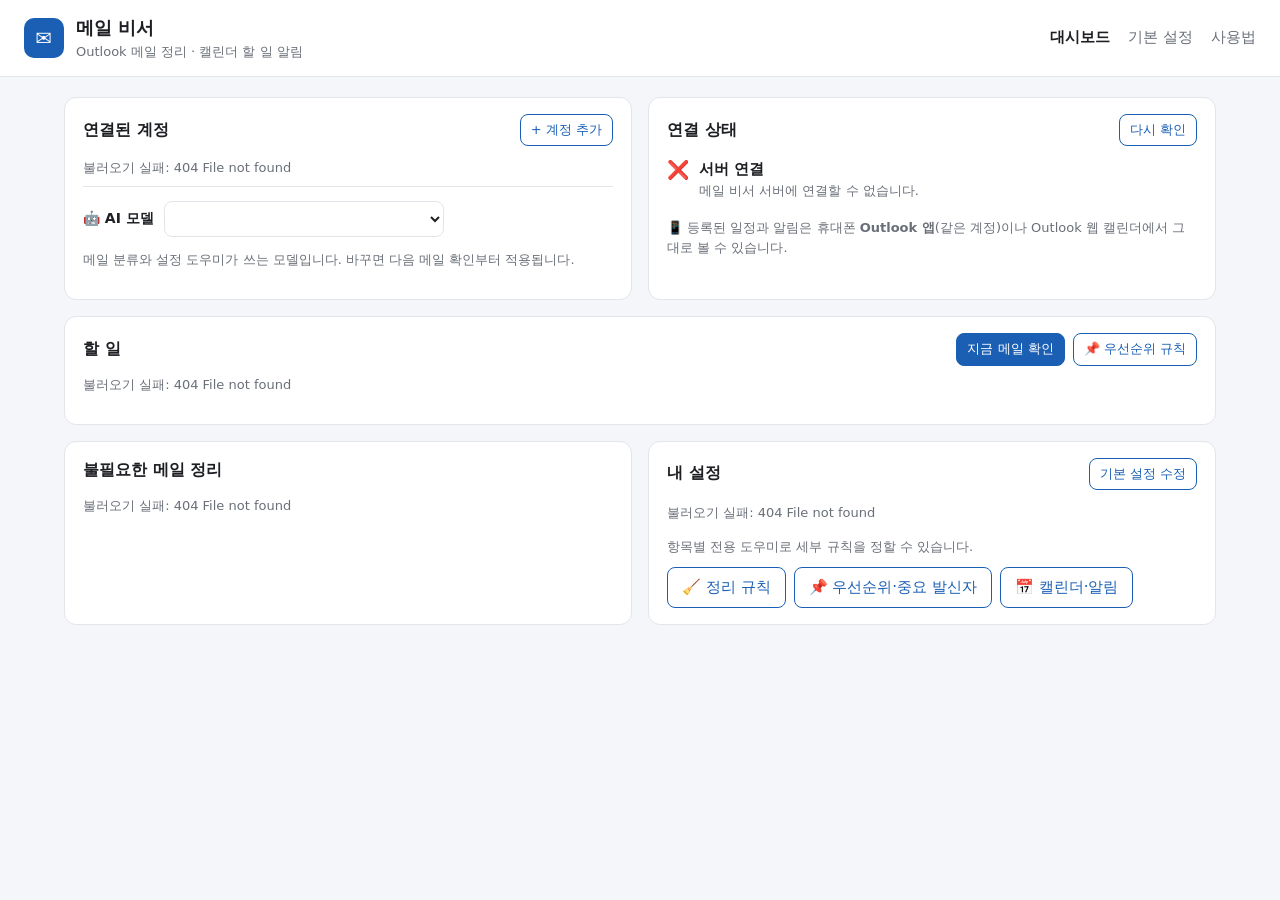
==== web/index.html @ 65931b6d "KMU Mail Agent: Outlook mail triage → Outlook calendar to-do alarms Reads Office 365 mail with Micro" ====
<!doctype html>
<html lang="ko">
<head>
  <meta charset="utf-8">
  <meta name="viewport" content="width=device-width, initial-scale=1">
  <title>메일 비서</title>
  <link rel="stylesheet" href="/web/app.css">
</head>
<body>
  <header class="top">
    <div class="brand">
      <span class="logo" aria-hidden="true">✉</span>
      <div>
        <h1>메일 비서</h1>
        <p class="sub">Outlook 메일 정리 · 캘린더 할 일 알림</p>
      </div>
    </div>
    <nav class="top-nav">
      <a href="/" class="active">대시보드</a>
      <a href="/setup?step=2">기본 설정</a>
      <a href="/guide">사용법</a>
    </nav>
  </header>

  <main class="dash">
    <section id="onboarding" class="banner" hidden>
      <h2>처음 오셨나요? 설정 마법사로 3단계만 하면 됩니다</h2>
      <ol class="steps">
        <li><strong>① 계정 연결</strong><span>학교 Office 365 주소를 입력하고 연결합니다.</span></li>
        <li><strong>② 기본 설정</strong><span>알림 시각, 불필요한 메일 처리, 점검 알림을 고릅니다.</span></li>
        <li><strong>③ 저장하고 실행</strong><span>바로 메일을 읽어 캘린더에 오늘 할 일을 만듭니다.</span></li>
      </ol>
      <a class="button primary-big" href="/setup">설정 마법사 시작 →</a>
    </section>

    <!-- 1행: 계정 + 상태 (먼저 확인) -->
    <div class="grid">
      <section class="card" id="card-accounts">
        <div class="card-head">
          <h2>연결된 계정</h2>
          <a class="button secondary small" href="/setup">+ 계정 추가</a>
        </div>
        <ul id="account-list" class="list"></ul>
        <label class="model-row">🤖 AI 모델
          <select id="model-select"></select>
        </label>
        <p class="muted">메일 분류와 설정 도우미가 쓰는 모델입니다. 바꾸면 다음 메일 확인부터 적용됩니다.</p>
      </section>

      <section class="card" id="card-status">
        <div class="card-head">
          <h2>연결 상태 <span id="health-badge" class="pill"></span></h2>
          <button id="recheck" class="secondary small">다시 확인</button>
        </div>
        <ul id="health-list" class="health"><li class="muted">확인하는 중…</li></ul>
        <p class="muted mobile-hint">📱 등록된 일정과 알림은 휴대폰 <strong>Outlook 앱</strong>(같은 계정)이나 Outlook 웹 캘린더에서 그대로 볼 수 있습니다.</p>
      </section>
    </div>

    <!-- 2행: 할 일 (항목만, 펼치면 상세) -->
    <section class="card" id="card-todo">
      <div class="card-head">
        <h2>할 일 <span class="muted" id="todo-count"></span></h2>
        <div class="row tight">
          <button id="run-now" class="small">지금 메일 확인</button>
          <button class="secondary small" data-agent="priority">📌 우선순위 규칙</button>
        </div>
      </div>
      <p class="muted" id="last-check"></p>
      <details id="run-details" hidden>
        <summary>마지막 실행 결과 보기</summary>
        <pre id="run-result" class="digest"></pre>
      </details>
      <div id="todo-list" class="muted">불러오는 중…</div>
    </section>

    <!-- 3행: 정리 제안 + 내 설정 -->
    <div class="grid">
      <section class="card" id="card-actions">
        <h2>불필요한 메일 정리 <span id="badge" class="badge" hidden>0</span></h2>
        <div id="actions-list"></div>
      </section>

      <section class="card" id="card-prefs">
        <div class="card-head">
          <h2>내 설정</h2>
          <a class="button secondary small" href="/setup?step=2">기본 설정 수정</a>
        </div>
        <div id="prefs-body" class="muted">불러오는 중…</div>
        <p class="muted agent-hint">항목별 전용 도우미로 세부 규칙을 정할 수 있습니다.</p>
        <div class="row">
          <button class="secondary" data-agent="cleanup">🧹 정리 규칙</button>
          <button class="secondary" data-agent="priority">📌 우선순위·중요 발신자</button>
          <button class="secondary" data-agent="calendar">📅 캘린더·알림</button>
        </div>
      </section>
    </div>
  </main>
  <script src="/web/common.js"></script>
  <script src="/web/dashboard.js"></script>
</body>
</html>
---- web/app.css ----
:root {
  --bg: #f4f6f9; --surface: #ffffff; --fg: #1d1f23; --muted: #6a6f78; --line: #e2e5ea;
  --accent: #1a5fb4; --accent-fg: #ffffff; --accent-soft: #e8f0fb;
  --danger: #c0392b; --ok: #2e7d32; --warn: #b26a00;
  --p-urgent: #c62828; --p-today: #e65100; --p-week: #a07000; --p-month: #2e7d32; --p-later: #1565c0;
  --bubble-user: #1a5fb4; --bubble-user-fg: #fff; --bubble-bot: #ffffff;
  --radius: 12px;
}
@media (prefers-color-scheme: dark) {
  :root:not([data-theme="light"]) {
    --bg: #14161a; --surface: #1e2125; --fg: #e8eaed; --muted: #9aa0a6; --line: #30343a;
    --accent: #7cb2ff; --accent-fg: #0b1626; --accent-soft: #1f2a3a;
    --p-urgent: #ff7b72; --p-today: #ffa657; --p-week: #e3b341; --p-month: #7ee787; --p-later: #79c0ff;
    --bubble-user: #2b4d7d; --bubble-bot: #1e2125;
  }
}
:root[data-theme="dark"] {
  --bg: #14161a; --surface: #1e2125; --fg: #e8eaed; --muted: #9aa0a6; --line: #30343a;
  --accent: #7cb2ff; --accent-fg: #0b1626; --accent-soft: #1f2a3a;
  --p-urgent: #ff7b72; --p-today: #ffa657; --p-week: #e3b341; --p-month: #7ee787; --p-later: #79c0ff;
  --bubble-user: #2b4d7d; --bubble-bot: #1e2125;
}
* { box-sizing: border-box; }
[hidden] { display: none !important; }
html, body { min-height: 100%; }
body { margin: 0; background: var(--bg); color: var(--fg);
       font: 15px/1.55 "Pretendard", "Malgun Gothic", "Apple SD Gothic Neo", system-ui, sans-serif; }
a { color: var(--accent); }
button { font: inherit; cursor: pointer; border-radius: 8px; border: 1px solid var(--accent);
         background: var(--accent); color: var(--accent-fg); padding: 8px 14px; }
button.secondary { background: transparent; color: var(--accent); }
button.link { background: none; border: 0; color: var(--muted); padding: 4px 6px; text-decoration: underline; }
button.primary-big { padding: 10px 18px; font-weight: 600; border-radius: 10px; }
button:disabled { opacity: .5; cursor: default; }
select, textarea, input { font: inherit; color: var(--fg); background: var(--surface);
                          border: 1px solid var(--line); border-radius: 8px; padding: 8px 10px; }
.muted { color: var(--muted); font-size: 13px; }
.ok { color: var(--ok); font-weight: 600; } .warn { color: var(--warn); font-weight: 600; }
.nowrap { white-space: nowrap; }

/* header */
.top { display: flex; justify-content: space-between; align-items: center; gap: 12px; flex-wrap: wrap;
       padding: 14px 24px; background: var(--surface); border-bottom: 1px solid var(--line); }
.top.compact { padding: 10px 16px; }
.brand { display: flex; align-items: center; gap: 12px; }
.logo { width: 40px; height: 40px; border-radius: 10px; background: var(--accent); color: var(--accent-fg);
        display: grid; place-items: center; font-size: 20px; flex: none; }
h1 { margin: 0; font-size: 18px; }
h2 { margin: 0 0 10px; font-size: 16px; }
.sub { margin: 0; color: var(--muted); font-size: 13px; }
.top-nav { display: flex; align-items: center; gap: 18px; }
.top-nav a { text-decoration: none; color: var(--muted); font-weight: 500; }
.top-nav a.active { color: var(--fg); font-weight: 700; }
.top-right { display: flex; align-items: center; gap: 10px; }
.model { display: flex; align-items: center; gap: 6px; font-size: 13px; color: var(--muted); }

/* dashboard */
.dash { max-width: 1200px; margin: 0 auto; padding: 20px 24px 40px; }
.banner { background: var(--accent-soft); border: 1px solid color-mix(in srgb, var(--accent) 30%, transparent);
          border-radius: var(--radius); padding: 18px 20px; margin-bottom: 18px; }
.steps { list-style: none; padding: 0; margin: 10px 0 14px; display: grid; grid-template-columns: repeat(3, 1fr); gap: 12px; }
.steps li { background: var(--surface); border-radius: 10px; padding: 12px; display: flex; flex-direction: column; gap: 4px; }
.steps span { font-size: 13px; color: var(--muted); }
.grid { display: grid; grid-template-columns: repeat(2, minmax(0, 1fr)); gap: 16px; }
.card { background: var(--surface); border: 1px solid var(--line); border-radius: var(--radius); padding: 16px 18px; }
.card.wide { grid-column: 1 / -1; }
.card-head { display: flex; justify-content: space-between; align-items: center; gap: 8px; flex-wrap: wrap; }
.card-head h2 { margin: 0; }
.row { display: flex; gap: 8px; flex-wrap: wrap; margin-top: 10px; }
.list { list-style: none; padding: 0; margin: 4px 0 12px; }
.list li { display: flex; justify-content: space-between; align-items: center; padding: 8px 0; border-bottom: 1px solid var(--line); }
dl.kv { margin: 0; font-size: 14px; }
dl.kv dt { color: var(--muted); font-size: 12px; margin-top: 10px; }
dl.kv dt:first-child { margin-top: 0; }
dl.kv dd { margin: 2px 0 0; }
dl.kv ul { margin: 2px 0; padding-left: 18px; }
.prefs-grid { display: grid; grid-template-columns: repeat(3, minmax(0, 1fr)); gap: 18px; color: var(--fg); }
.badge { display: inline-block; min-width: 20px; padding: 0 6px; border-radius: 10px; background: var(--danger);
         color: #fff; font-size: 12px; line-height: 20px; text-align: center; vertical-align: middle; }
.todo { list-style: none; padding: 0; margin: 0; }
.todo li { display: flex; gap: 10px; align-items: flex-start; padding: 8px 0; border-bottom: 1px solid var(--line); font-size: 14px; }
.prio { flex: none; font-size: 12px; font-weight: 600; padding: 2px 8px; border-radius: 6px; color: #fff; white-space: nowrap; }
.p-urgent { background: var(--p-urgent); } .p-today { background: var(--p-today); }
.p-this_week { background: var(--p-week); } .p-this_month { background: var(--p-month); } .p-later { background: var(--p-later); }
.action-card .items { list-style: none; padding: 0; margin: 8px 0; max-height: 300px; overflow-y: auto; }
.action-card .items li { padding: 6px 0; border-bottom: 1px solid var(--line); font-size: 13px; }
.action-card .items label { display: flex; gap: 8px; align-items: flex-start; cursor: pointer; }
.action-card .items small { display: block; color: var(--muted); }
.device { margin-top: 12px; padding: 12px; border: 1px dashed var(--accent); border-radius: 10px; font-size: 14px; }
.device ol { margin: 0; padding-left: 20px; }
.code { font: 700 24px/1.3 ui-monospace, Consolas, monospace; letter-spacing: 3px; margin: 4px 0; }
.digest { white-space: pre-wrap; font-size: 12px; background: var(--bg); padding: 10px; border-radius: 8px; max-height: 360px; overflow: auto; }

/* chat window */
.chat-page { display: flex; flex-direction: column; height: 100vh; }
.chat { flex: 1; display: flex; flex-direction: column; min-height: 0; background: var(--surface); }
.messages { flex: 1; overflow-y: auto; padding: 16px; display: flex; flex-direction: column; gap: 12px; background: var(--bg); }
.msg { max-width: 88%; padding: 10px 14px; border-radius: 14px; overflow-wrap: anywhere; }
.msg.user { align-self: flex-end; background: var(--bubble-user); color: var(--bubble-user-fg); border-bottom-right-radius: 4px; }
.msg.bot { align-self: flex-start; background: var(--bubble-bot); border: 1px solid var(--line); border-bottom-left-radius: 4px; }
.msg.bot p { margin: 0 0 6px; } .msg.bot p:last-child { margin: 0; }
.msg.bot ul { margin: 4px 0 6px; padding-left: 20px; }
.msg .meta { font-size: 11px; color: var(--muted); margin-top: 4px; }
.msg.thinking { color: var(--muted); font-style: italic; }
.attachment { align-self: stretch; background: var(--surface); border: 1px solid var(--line); border-radius: var(--radius);
              padding: 12px; overflow-x: auto; }
.attachment h4 { margin: 0 0 8px; font-size: 14px; }
table.mails { width: 100%; border-collapse: collapse; font-size: 13px; }
table.mails th, table.mails td { text-align: left; padding: 7px 8px; border-bottom: 1px solid var(--line); vertical-align: top; }
table.mails th { color: var(--muted); font-weight: 600; }
table.mails tr.cand td { background: color-mix(in srgb, var(--danger) 7%, transparent); }
.tag { display: inline-block; font-size: 11px; padding: 1px 6px; border-radius: 6px; background: var(--accent-soft); color: var(--accent); }
.tag.del { background: color-mix(in srgb, var(--danger) 14%, transparent); color: var(--danger); }
.chips { display: flex; flex-wrap: wrap; gap: 6px; padding: 10px 16px 0; background: var(--surface); border-top: 1px solid var(--line); }
.chip { background: var(--accent-soft); color: var(--accent); border: 0; padding: 5px 11px; font-size: 13px; border-radius: 999px; }
.composer { display: flex; gap: 8px; padding: 10px 16px 14px; background: var(--surface); }
.composer textarea { flex: 1; resize: none; min-height: 46px; max-height: 160px; }

/* guide */
.guide { max-width: 980px; margin: 0 auto; padding: 24px 24px 60px; }
.guide h2 { margin-top: 36px; font-size: 20px; }
.guide .lead { font-size: 16px; color: var(--muted); }
.shot { position: relative; margin: 14px 0 8px; border: 1px solid var(--line); border-radius: 10px; overflow: hidden; background: var(--surface); }
.shot img { display: block; width: 100%; height: auto; }
.shot svg { position: absolute; inset: 0; width: 100%; height: 100%; pointer-events: none; }
.callouts { margin: 8px 0 0; padding-left: 0; list-style: none; }
.callouts li { display: flex; gap: 10px; margin: 8px 0; }
.num { flex: none; width: 24px; height: 24px; border-radius: 50%; background: #e53935; color: #fff; font-weight: 700;
       font-size: 13px; display: grid; place-items: center; }
.note { background: var(--accent-soft); border-radius: 10px; padding: 12px 14px; font-size: 14px; }

@media (max-width: 900px) {
  .grid, .prefs-grid, .steps { grid-template-columns: 1fr; }
  .dash, .guide { padding: 14px 16px 32px; }
  .top { padding: 12px 16px; }
  .top-nav { gap: 12px; width: 100%; justify-content: space-between; }
  .msg { max-width: 94%; }
}

/* links styled as buttons */
a.button { display: inline-block; text-decoration: none; border-radius: 8px; border: 1px solid var(--accent);
           background: var(--accent); color: var(--accent-fg); padding: 8px 14px; font-weight: 500; }
a.button.secondary { background: transparent; color: var(--accent); }
a.button.primary-big { padding: 10px 18px; font-weight: 600; border-radius: 10px; }
.row.tight { margin-top: 0; }

/* setup wizard */
.wizard { max-width: 860px; margin: 0 auto; padding: 22px 24px 48px; }
.progress { list-style: none; padding: 0; margin: 0 0 18px; display: grid; grid-template-columns: repeat(3, 1fr); gap: 8px; }
.progress li { display: flex; align-items: center; gap: 8px; padding: 10px 12px; border-radius: 10px; background: var(--surface);
               border: 1px solid var(--line); color: var(--muted); font-weight: 600; font-size: 14px; }
.progress li span { width: 26px; height: 26px; border-radius: 50%; display: grid; place-items: center; background: var(--line); color: var(--fg); font-size: 13px; }
.progress li.active { border-color: var(--accent); color: var(--fg); }
.progress li.active span { background: var(--accent); color: var(--accent-fg); }
.progress li.done span { background: var(--ok); color: #fff; }
.step h2 { font-size: 18px; }
.inline-form { display: flex; gap: 8px; margin: 12px 0; }
.inline-form input { flex: 1; font-size: 16px; padding: 10px 12px; }
.small-title { font-size: 14px; margin: 18px 0 4px; color: var(--muted); }
.wizard-nav { display: flex; justify-content: space-between; align-items: center; margin-top: 18px; padding-top: 14px; border-top: 1px solid var(--line); }
.form-grid { display: grid; gap: 14px; }
fieldset { border: 1px solid var(--line); border-radius: 10px; padding: 12px 16px 14px; margin: 0; }
legend { font-weight: 700; padding: 0 6px; }
.form-grid label, .field { display: block; margin: 10px 0; font-size: 14px; }
.form-grid label > input, .form-grid label > select { display: block; margin-top: 4px; min-width: 220px; }
.form-grid small { display: block; color: var(--muted); font-size: 12px; margin-top: 3px; }
.field-label { display: block; margin-bottom: 4px; }
.checks { display: flex; gap: 14px; flex-wrap: wrap; align-items: center; }
.checks label { margin: 0; display: flex; align-items: center; gap: 6px; }
.checks label input[type=time] { display: inline-block; margin: 0; min-width: 0; }
.radios { display: grid; gap: 8px; }
.radio-card { display: flex !important; gap: 10px; align-items: flex-start; border: 1px solid var(--line); border-radius: 10px; padding: 10px 12px; cursor: pointer; margin: 0 !important; }
.radio-card:has(input:checked) { border-color: var(--accent); background: var(--accent-soft); }
.radio-card input { margin-top: 4px; }
.radio-card small { display: block; }
dl.kv.two-col { display: grid; grid-template-columns: 160px 1fr; gap: 8px 12px; }
dl.kv.two-col dt { margin: 0; }
@media (max-width: 900px) {
  .progress { grid-template-columns: 1fr; }
  .wizard { padding: 14px 16px 32px; }
  .inline-form { flex-direction: column; }
  dl.kv.two-col { grid-template-columns: 1fr; }
}
.form-grid fieldset { display: grid; grid-template-columns: 1fr 1fr; column-gap: 28px; }
.form-grid fieldset > .field, .form-grid fieldset > .radios, .form-grid fieldset > small { grid-column: 1 / -1; }
.checks label > input[type=checkbox] { display: inline-block; min-width: 0; margin: 0; width: 16px; height: 16px; }
.checks label > input[type=time] { display: inline-block; min-width: 0; margin: 0 0 0 4px; }
@media (max-width: 900px) { .form-grid fieldset { grid-template-columns: 1fr; } }
.radio-card > input[type=radio] { display: inline-block; min-width: 0; width: 16px; height: 16px; margin: 4px 0 0; flex: none; }
.messages > * { flex: none; }  /* never squash tables/cards inside the scrolling chat column */

/* v3: compact to-do, small buttons, agent picker */
button.small, a.button.small { padding: 5px 10px; font-size: 13px; }
#card-todo { margin: 16px 0; }
.dash > .grid + .card, .dash > .card + .grid { margin-top: 16px; }
.todo li { display: block; padding: 0; }
.todo details { border-bottom: 1px solid var(--line); }
.todo summary { display: flex; align-items: center; gap: 10px; padding: 9px 4px; cursor: pointer; list-style: none; }
.todo summary::-webkit-details-marker { display: none; }
.todo summary::after { content: "▸"; margin-left: auto; color: var(--muted); transition: transform .15s; }
.todo details[open] summary::after { transform: rotate(90deg); }
.todo summary:hover { background: var(--accent-soft); border-radius: 6px; }
.todo .when { flex: none; min-width: 112px; font-variant-numeric: tabular-nums; color: var(--muted); font-size: 14px; }
.todo .what { font-weight: 600; font-size: 15px; }
.todo .prio { min-width: 56px; text-align: center; }
.todo-detail { padding: 2px 6px 12px 184px; font-size: 14px; }
.todo-detail p { margin: 4px 0; }
.todo-detail ul { margin: 4px 0; padding-left: 18px; }
dl.kv.inline { display: grid; grid-template-columns: 120px 1fr; gap: 6px 12px; }
dl.kv.inline dt, dl.kv.inline dd { margin: 0; }
details > summary { cursor: pointer; color: var(--accent); margin-top: 10px; font-size: 14px; }
.agent-hint { margin: 14px 0 0; }
.picker { max-width: 900px; margin: 0 auto; padding: 20px; }
.agent-cards { display: grid; grid-template-columns: repeat(3, 1fr); gap: 14px; margin-top: 12px; }
.agent-card { display: flex; flex-direction: column; gap: 6px; padding: 18px; border-radius: var(--radius); border: 1px solid var(--line);
              background: var(--surface); color: var(--fg); text-decoration: none; }
.agent-card:hover { border-color: var(--accent); }
.agent-emoji { font-size: 28px; }
.agent-card .ex { font-size: 13px; color: var(--accent); }
@media (max-width: 900px) {
  .agent-cards { grid-template-columns: 1fr; }
  .todo .when { min-width: 0; }
  .todo-detail { padding-left: 8px; }
  dl.kv.inline { grid-template-columns: 1fr; }
}
.todo-detail li { display: list-item; border: 0; padding: 1px 0; }

/* health checklist */
.health { list-style: none; padding: 0; margin: 4px 0 8px; }
.health li { display: flex; gap: 10px; align-items: flex-start; padding: 8px 0; border-bottom: 1px solid var(--line); }
.health li:last-child { border-bottom: 0; }
.h-icon { font-size: 18px; line-height: 1.3; flex: none; }
.h-links { display: flex; flex-direction: column; gap: 2px; margin-top: 4px; font-size: 13px; }
.pill.ok { background: color-mix(in srgb, var(--ok) 15%, transparent); color: var(--ok); }
.pill.warn { background: color-mix(in srgb, var(--warn) 15%, transparent); color: var(--warn); }
.pill.fail { background: color-mix(in srgb, var(--danger) 15%, transparent); color: var(--danger); }
.pill { font-size: 12px; padding: 2px 9px; border-radius: 999px; vertical-align: middle; font-weight: 600; }
.mobile-hint { margin: 6px 0 0; }
#last-check { margin: -4px 0 4px; }
.model-row { display: flex; align-items: center; gap: 10px; margin-top: 14px; font-weight: 600; font-size: 14px; }
.model-row select { flex: 1; max-width: 280px; }
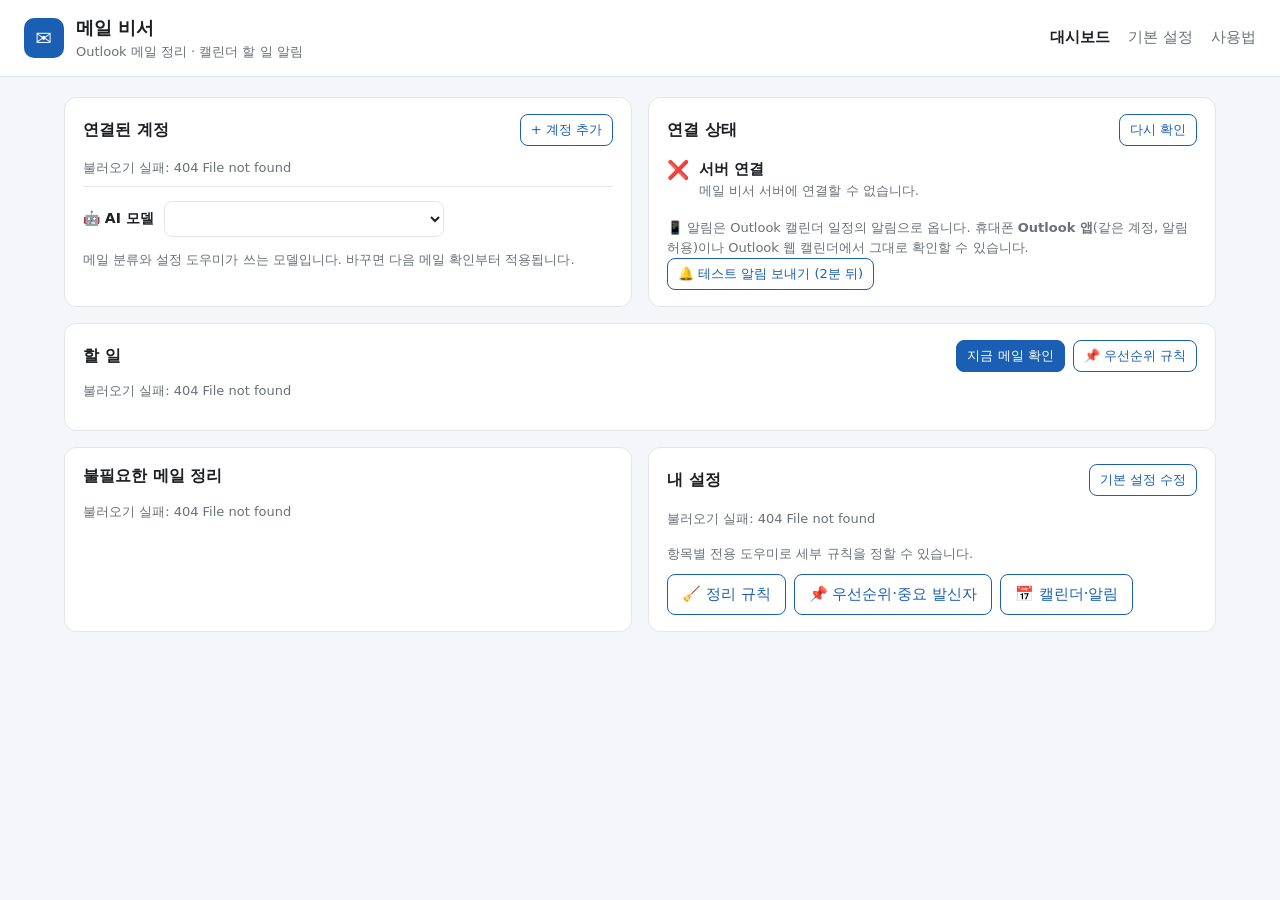
==== commit 4b06dea2: "알림 여러 번·직접 입력·테스트 알림 추가 - 회의·마감 알림을 여러 시점으로 선택(칩) + 직접 입력(분/시간/일 전) - Outlook 일정은 알림 1개라 추가 시점은 '[미리" ====
--- a/web/index.html
+++ b/web/index.html
@@ -53,7 +53,8 @@
           <button id="recheck" class="secondary small">다시 확인</button>
         </div>
         <ul id="health-list" class="health"><li class="muted">확인하는 중…</li></ul>
-        <p class="muted mobile-hint">📱 등록된 일정과 알림은 휴대폰 <strong>Outlook 앱</strong>(같은 계정)이나 Outlook 웹 캘린더에서 그대로 볼 수 있습니다.</p>
+        <p class="muted mobile-hint">📱 알림은 Outlook 캘린더 일정의 알림으로 옵니다. 휴대폰 <strong>Outlook 앱</strong>(같은 계정, 알림 허용)이나 Outlook 웹 캘린더에서 그대로 확인할 수 있습니다.</p>
+        <div class="row tight"><button id="test-alarm" class="secondary small">🔔 테스트 알림 보내기 (2분 뒤)</button><span id="test-alarm-msg" class="muted"></span></div>
       </section>
     </div>
 
--- a/web/app.css
+++ b/web/app.css
@@ -239,3 +239,24 @@
 #last-check { margin: -4px 0 4px; }
 .model-row { display: flex; align-items: center; gap: 10px; margin-top: 14px; font-weight: 600; font-size: 14px; }
 .model-row select { flex: 1; max-width: 280px; }
+.h-fix { margin-top: 6px; }
+
+.acct-tabs { display: flex; gap: 8px; margin: 10px 0 6px; flex-wrap: wrap; }
+.acct-tab { background: transparent; color: var(--muted); border: 1px solid var(--line); border-radius: 999px; padding: 6px 14px; }
+.acct-tab.active { color: var(--accent); border-color: var(--accent); background: var(--accent-soft); font-weight: 600; }
+.imap-form { display: grid; grid-template-columns: 1fr 1fr auto; gap: 8px; margin: 12px 0 6px; }
+.imap-form input { font-size: 15px; padding: 10px 12px; }
+.small-help { font-size: 12px; }
+#account-list li { gap: 10px; }
+@media (max-width: 900px) { .imap-form { grid-template-columns: 1fr; } }
+
+/* alarm chips */
+.alarm-explain { grid-column: 1 / -1; background: var(--accent-soft); border-radius: 10px; padding: 12px 14px; font-size: 14px;
+                 display: flex; flex-direction: column; gap: 6px; margin: 4px 0 8px; }
+.chip-set { display: flex; flex-wrap: wrap; gap: 6px; margin: 6px 0; }
+.tchip { background: var(--surface); color: var(--fg); border: 1px solid var(--line); border-radius: 999px; padding: 5px 12px; font-size: 13px; }
+.tchip.on { background: var(--accent); color: var(--accent-fg); border-color: var(--accent); font-weight: 600; }
+.custom-add { display: flex; align-items: center; gap: 6px; flex-wrap: wrap; font-size: 13px; color: var(--muted); }
+.custom-add input[type=number] { width: 80px; display: inline-block; min-width: 0; margin: 0; }
+.custom-add select { display: inline-block; min-width: 0; width: auto; margin: 0; }
+small.inline { display: inline; color: var(--muted); margin-left: 6px; }
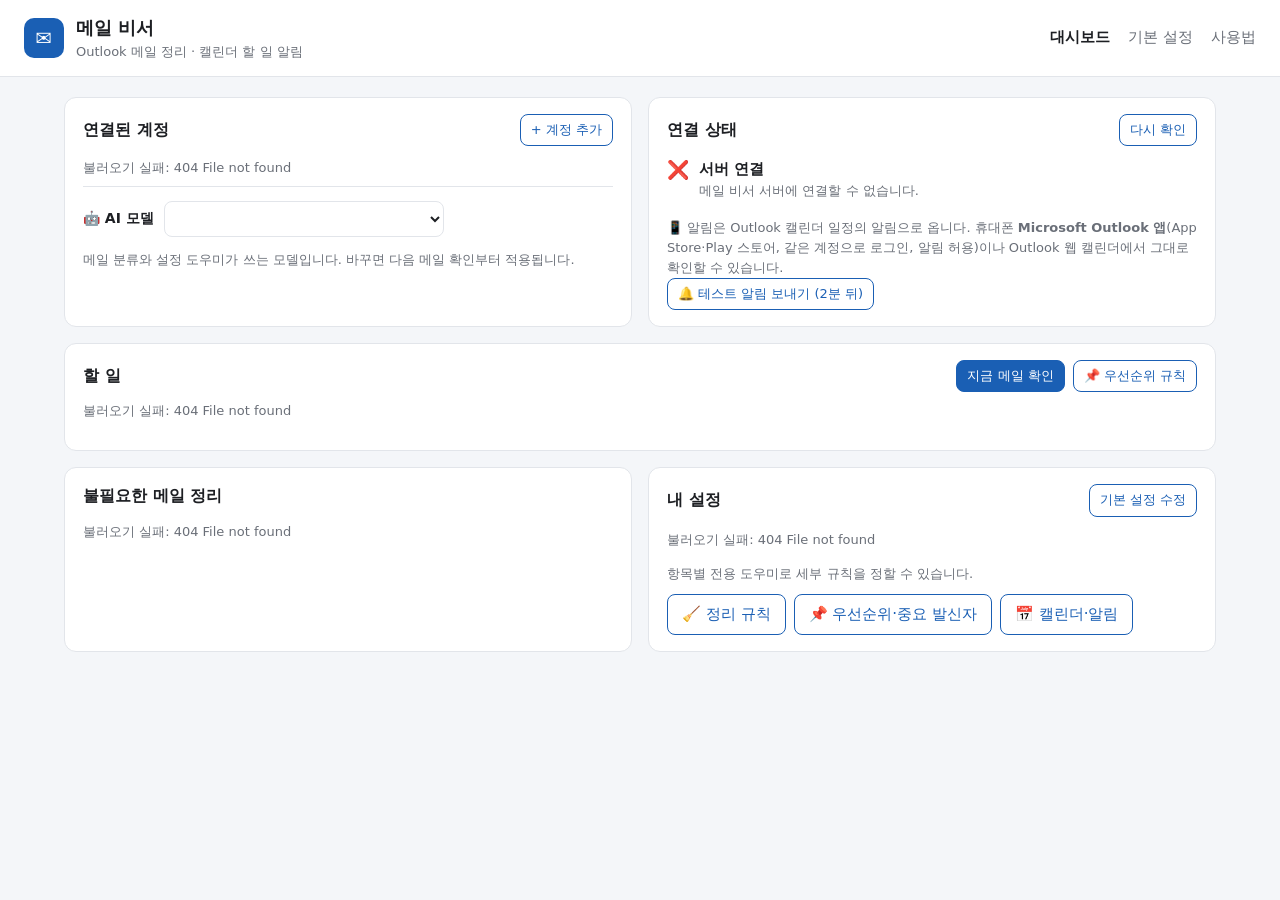
==== commit 6ae6a4f1: "테스트 알림: 앱 이름 명시와 '안 울렸나요?' 점검 안내 - 알림 앱을 'Microsoft Outlook'(App Store·Play 스토어)으로 정확히 표기 - 테스트 알림 뒤" ====
--- a/web/index.html
+++ b/web/index.html
@@ -53,7 +53,7 @@
           <button id="recheck" class="secondary small">다시 확인</button>
         </div>
         <ul id="health-list" class="health"><li class="muted">확인하는 중…</li></ul>
-        <p class="muted mobile-hint">📱 알림은 Outlook 캘린더 일정의 알림으로 옵니다. 휴대폰 <strong>Outlook 앱</strong>(같은 계정, 알림 허용)이나 Outlook 웹 캘린더에서 그대로 확인할 수 있습니다.</p>
+        <p class="muted mobile-hint">📱 알림은 Outlook 캘린더 일정의 알림으로 옵니다. 휴대폰 <strong>Microsoft Outlook 앱</strong>(App Store·Play 스토어, 같은 계정으로 로그인, 알림 허용)이나 Outlook 웹 캘린더에서 그대로 확인할 수 있습니다.</p>
         <div class="row tight"><button id="test-alarm" class="secondary small">🔔 테스트 알림 보내기 (2분 뒤)</button><span id="test-alarm-msg" class="muted"></span></div>
       </section>
     </div>
--- a/web/app.css
+++ b/web/app.css
@@ -260,3 +260,9 @@
 .custom-add input[type=number] { width: 80px; display: inline-block; min-width: 0; margin: 0; }
 .custom-add select { display: inline-block; min-width: 0; width: auto; margin: 0; }
 small.inline { display: inline; color: var(--muted); margin-left: 6px; }
+
+.alarm-help { margin-top: 6px; font-size: 13px; }
+.alarm-help summary { cursor: pointer; color: var(--accent); font-weight: 600; }
+.alarm-help ol { margin: 6px 0 0; padding-left: 20px; display: flex; flex-direction: column; gap: 4px; }
+.alarm-help .warn { color: var(--danger, #b42318); }
+#test-alarm-msg { display: block; }
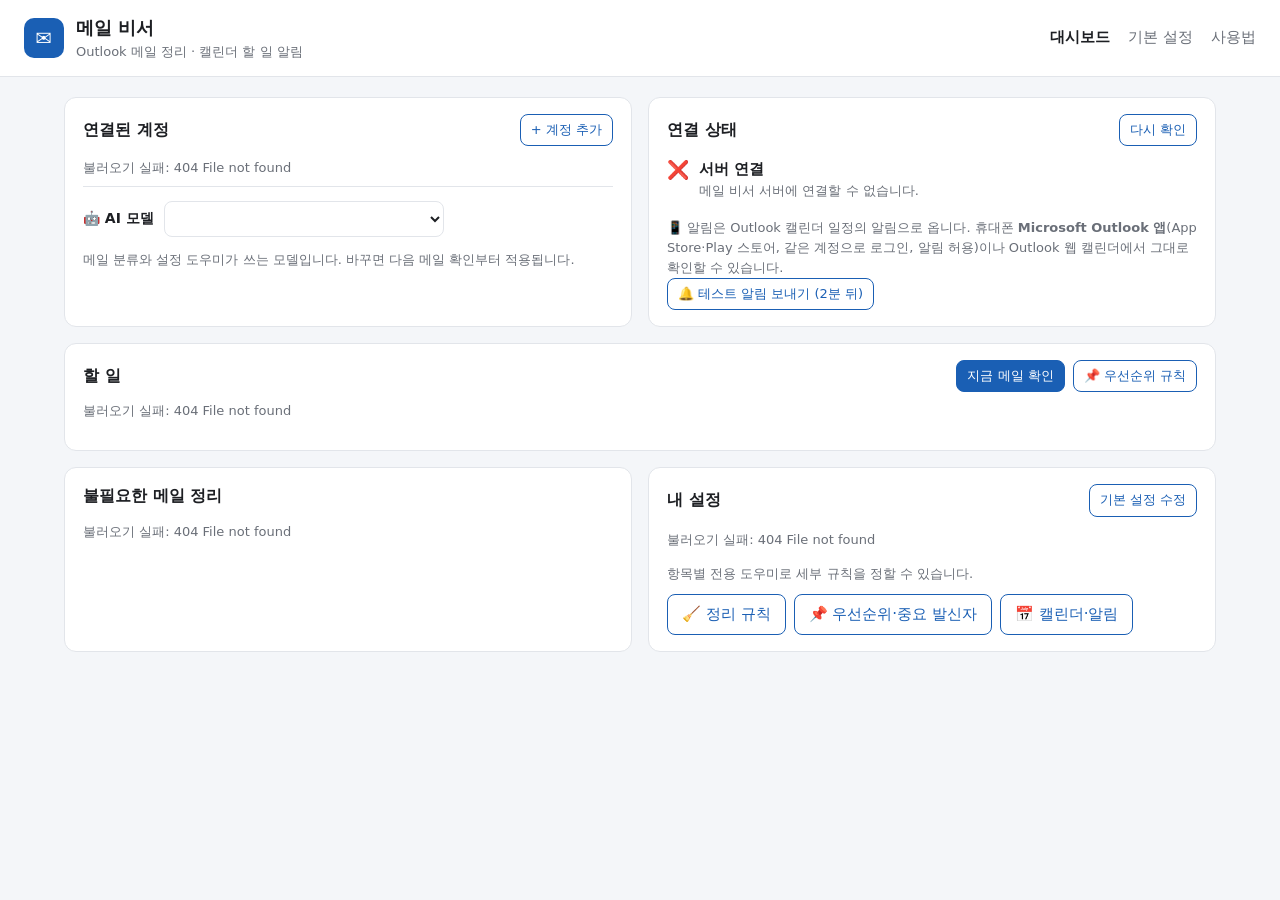
==== commit 28abec2d: "일정은 메일이 온 계정의 캘린더로, Gmail은 Google 캘린더 연결, 키 파일 위치 배너 - RoutingCalendar: Office 365 메일 → 같은 계정 Outloo" ====
--- a/web/index.html
+++ b/web/index.html
@@ -23,6 +23,20 @@
   </header>
 
   <main class="dash">
+    <section id="env-banner" class="banner env-banner" hidden>
+      <h2>🔑 먼저 키 파일(.env)을 넣어 주세요</h2>
+      <p class="muted">연구실에서 받은 <b>.env</b> 파일(ZIP으로 받았다면 압축을 푼 안의 .env)을 이 PC의 메일 비서 폴더에 넣어야 Claude가 메일을 읽을 수 있습니다.</p>
+      <ol class="env-steps">
+        <li>키보드에서 <kbd>Win</kbd> + <kbd>R</kbd>을 누릅니다.</li>
+        <li>열린 '실행' 창에 아래 주소를 붙여 넣고 <kbd>Enter</kbd>를 누릅니다.
+          <div class="path-box"><code id="env-folder"></code><button type="button" class="secondary small" id="env-copy">주소 복사</button></div>
+        </li>
+        <li>열린 폴더에 <b>.env</b> 파일을 넣어 주세요. (<code>설치하기.bat</code>이 있는 폴더입니다)</li>
+        <li>넣었으면 <button type="button" id="env-recheck" class="small">넣었어요 · 다시 확인</button> 을 누릅니다. <span id="env-msg" class="muted"></span></li>
+      </ol>
+    </section>
+    <p id="env-ok" class="env-ok muted" hidden></p>
+
     <section id="onboarding" class="banner" hidden>
       <h2>처음 오셨나요? 설정 마법사로 3단계만 하면 됩니다</h2>
       <ol class="steps">
--- a/web/app.css
+++ b/web/app.css
@@ -266,3 +266,17 @@
 .alarm-help ol { margin: 6px 0 0; padding-left: 20px; display: flex; flex-direction: column; gap: 4px; }
 .alarm-help .warn { color: var(--danger, #b42318); }
 #test-alarm-msg { display: block; }
+
+/* key file banner */
+.env-banner { border-color: color-mix(in srgb, var(--warn) 45%, transparent); background: color-mix(in srgb, var(--warn) 10%, var(--surface)); }
+.env-steps { margin: 8px 0 0; padding-left: 22px; display: flex; flex-direction: column; gap: 8px; }
+.path-box { display: flex; align-items: center; gap: 8px; flex-wrap: wrap; margin-top: 6px; }
+.path-box code { background: var(--surface); border: 1px solid var(--line); border-radius: 8px; padding: 6px 10px;
+                 font-size: 14px; word-break: break-all; user-select: all; }
+kbd { border: 1px solid var(--line); border-bottom-width: 2px; border-radius: 5px; padding: 0 6px; font-size: 13px; background: var(--surface); }
+.env-ok { font-size: 12px; margin: -6px 0 12px; }
+.env-ok code { font-size: 12px; word-break: break-all; }
+
+.gcal-box { margin-top: 12px; padding: 12px 14px; border-radius: 10px; background: var(--accent-soft); display: flex; flex-direction: column; gap: 6px; }
+.gcal-box p { margin: 0; font-size: 13px; }
+.path-box code, .env-ok code { font-family: Consolas, "Cascadia Mono", "Courier New", monospace, sans-serif; }
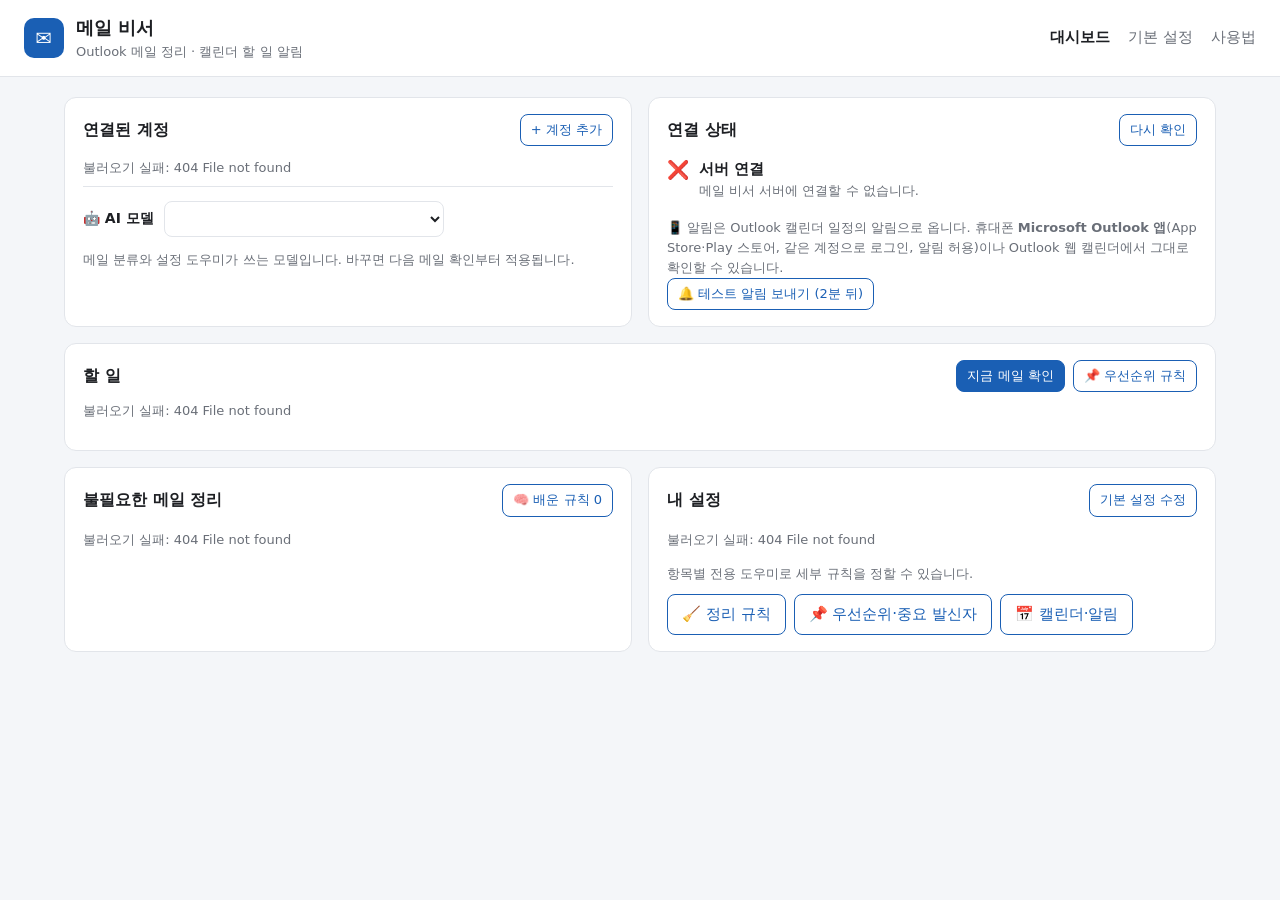
==== commit 679ace24: "정리 승인에서 규칙 자동 학습 + '배운 규칙' 보기, 교수님 설치 안내를 Code 탭·schedule 폴더 기준으로 - learn.py: 승인한(체크) 메일 → 정리 규칙, 체크" ====
--- a/web/index.html
+++ b/web/index.html
@@ -92,7 +92,10 @@
     <!-- 3행: 정리 제안 + 내 설정 -->
     <div class="grid">
       <section class="card" id="card-actions">
-        <h2>불필요한 메일 정리 <span id="badge" class="badge" hidden>0</span></h2>
+        <div class="card-head">
+          <h2>불필요한 메일 정리 <span id="badge" class="badge" hidden>0</span></h2>
+          <button type="button" id="open-learned" class="secondary small">🧠 배운 규칙 <span id="learned-count">0</span></button>
+        </div>
         <div id="actions-list"></div>
       </section>
 
--- a/web/app.css
+++ b/web/app.css
@@ -280,3 +280,16 @@
 .gcal-box { margin-top: 12px; padding: 12px 14px; border-radius: 10px; background: var(--accent-soft); display: flex; flex-direction: column; gap: 6px; }
 .gcal-box p { margin: 0; font-size: 13px; }
 .path-box code, .env-ok code { font-family: Consolas, "Cascadia Mono", "Courier New", monospace, sans-serif; }
+
+/* learned rules */
+.learned-dialog { max-width: 640px; width: calc(100% - 32px); border: 1px solid var(--line); border-radius: var(--radius);
+                  background: var(--surface); color: var(--fg); padding: 18px 20px; }
+.learned-dialog::backdrop { background: rgba(0, 0, 0, .45); }
+.dlg-head { display: flex; justify-content: space-between; align-items: center; }
+.dlg-head h3 { margin: 0; }
+.learned-list { list-style: none; padding: 0; margin: 10px 0 0; display: flex; flex-direction: column; gap: 10px; max-height: 60vh; overflow: auto; }
+.learned-list li { border: 1px solid var(--line); border-radius: 10px; padding: 10px 12px; display: flex; flex-direction: column; gap: 4px; }
+.lr-head { display: flex; gap: 8px; align-items: baseline; }
+.tag { font-size: 11px; padding: 1px 8px; border-radius: 999px; background: var(--accent-soft); color: var(--accent); white-space: nowrap; }
+.tag.keep { background: color-mix(in srgb, var(--ok) 15%, transparent); color: var(--ok); }
+button.link.danger { color: var(--danger); align-self: flex-start; padding: 0; }
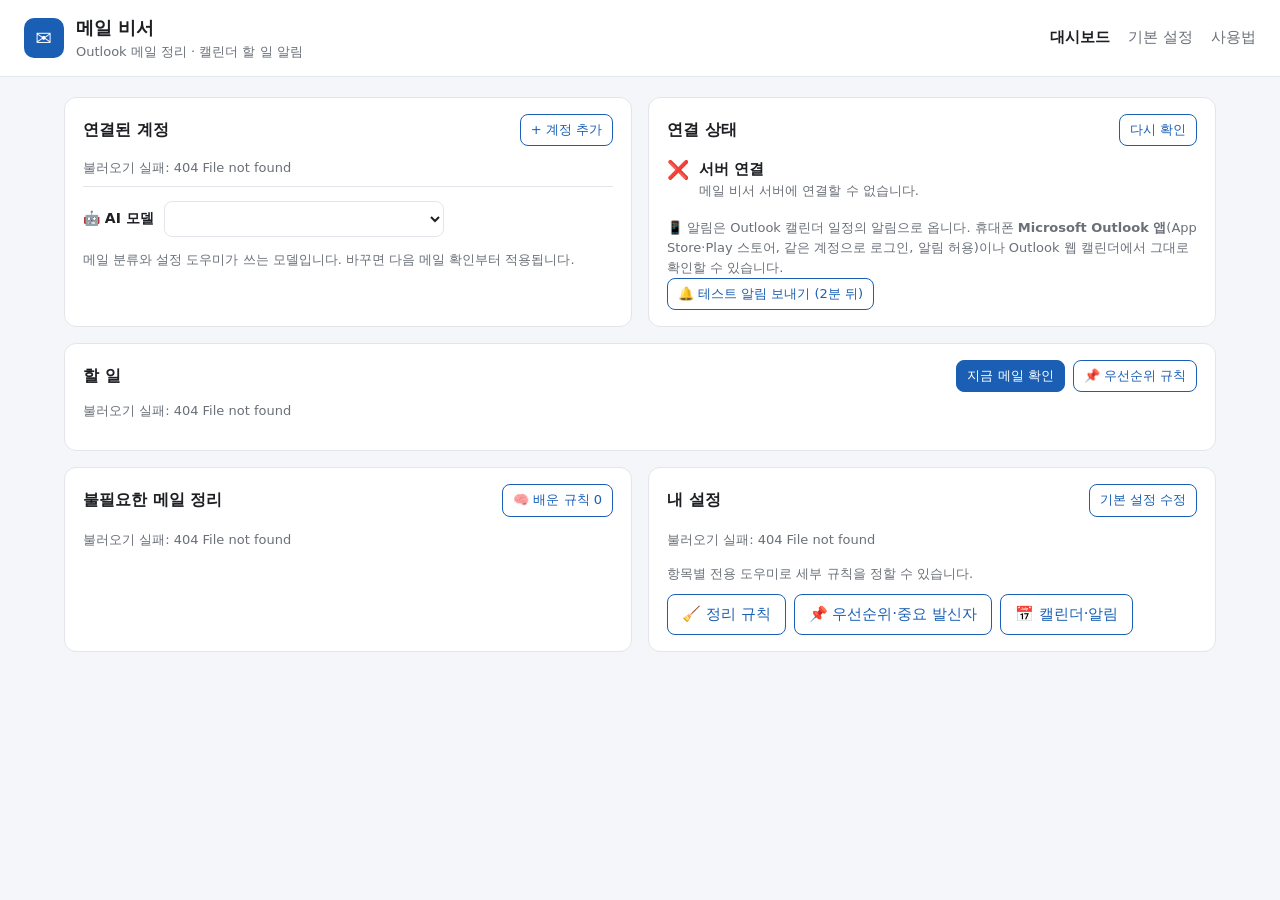
==== commit b3c7b333: "키는 .env 파일 그대로 전달: ZIP 스크립트 제거, 받은 .env 자동 찾기 - mail_agent/keyfile.py: 다운로드·바탕 화면·카카오톡 받은 파일에서 이름이 바" ====
--- a/web/index.html
+++ b/web/index.html
@@ -25,7 +25,8 @@
   <main class="dash">
     <section id="env-banner" class="banner env-banner" hidden>
       <h2>🔑 먼저 키 파일(.env)을 넣어 주세요</h2>
-      <p class="muted">연구실에서 받은 <b>.env</b> 파일(ZIP으로 받았다면 압축을 푼 안의 .env)을 이 PC의 메일 비서 폴더에 넣어야 Claude가 메일을 읽을 수 있습니다.</p>
+      <p class="muted">연구실에서 받은 <b>.env</b> 파일을 이 PC의 메일 비서 폴더에 넣어야 Claude가 메일을 읽을 수 있습니다.
+        받은 파일이 <b>다운로드</b>나 <b>카카오톡 받은 파일</b> 폴더에 있으면 아래 <b>다시 확인</b>만 눌러도 자동으로 가져옵니다.</p>
       <ol class="env-steps">
         <li>키보드에서 <kbd>Win</kbd> + <kbd>R</kbd>을 누릅니다.</li>
         <li>열린 '실행' 창에 아래 주소를 붙여 넣고 <kbd>Enter</kbd>를 누릅니다.
